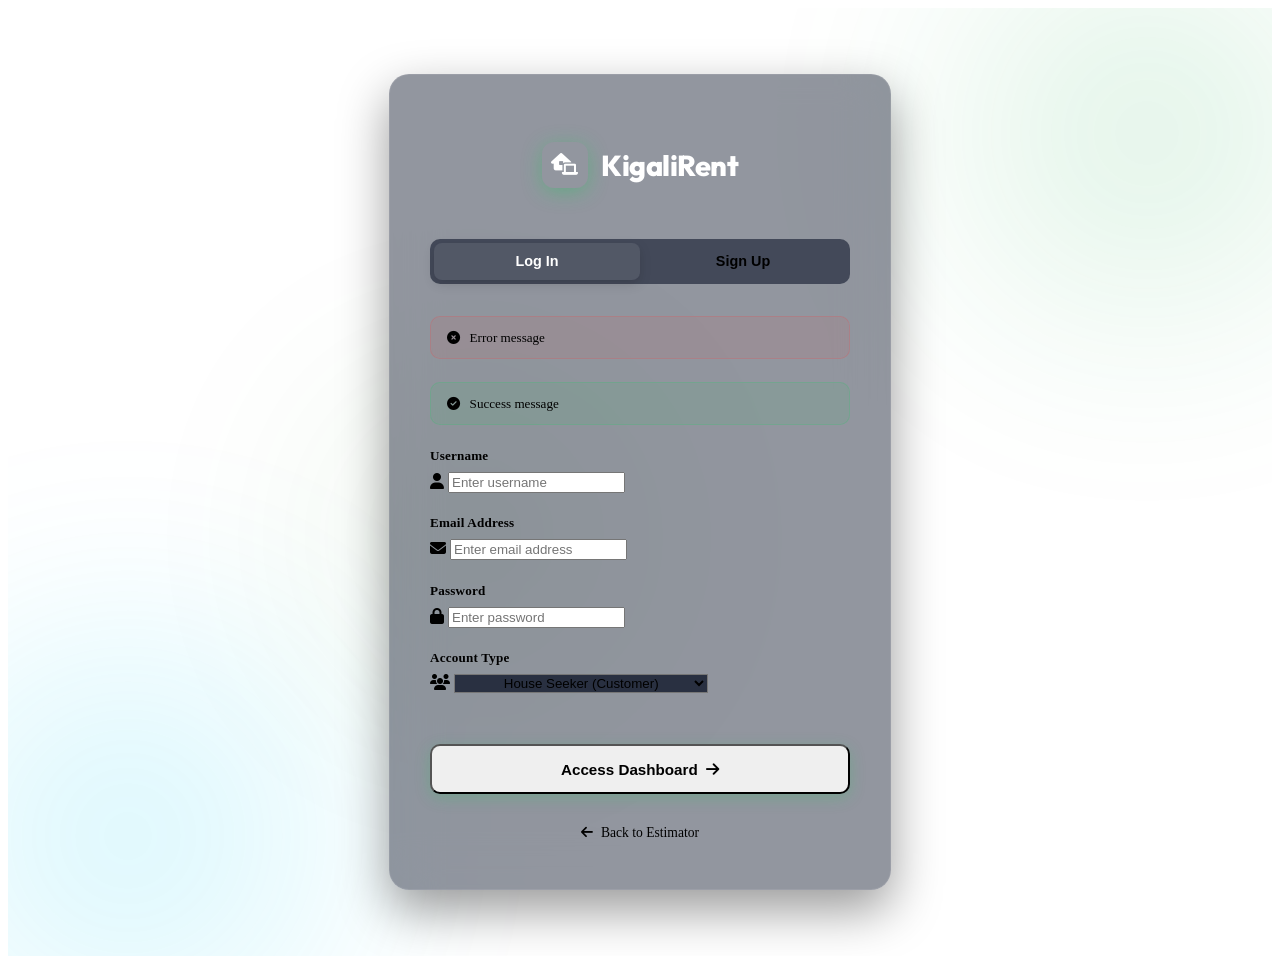
==== templates/auth.html @ dbd01f9d "Migrate database layer to SQLite and integrate role-based dashboards with design enhancements" ====
<!DOCTYPE html>
<html lang="en">
<head>
    <meta charset="UTF-8">
    <meta name="viewport" content="width=device-width, initial-scale=1.0">
    <title>KigaliRent — Access Portal</title>
    <!-- Google Fonts -->
    <link rel="preconnect" href="https://fonts.googleapis.com">
    <link rel="preconnect" href="https://fonts.gstatic.com" crossorigin>
    <link href="https://fonts.googleapis.com/css2?family=Inter:wght@300;400;500;600;700&family=Outfit:wght@400;500;600;700;800&display=swap" rel="stylesheet">
    <!-- FontAwesome for icons -->
    <link rel="stylesheet" href="https://cdnjs.cloudflare.com/ajax/libs/font-awesome/6.4.0/css/all.min.css">
    <!-- Custom CSS -->
    <link rel="stylesheet" href="{{ url_for('static', filename='css/style.css') }}">
    <style>
        .auth-container {
            display: flex;
            justify-content: center;
            align-items: center;
            min-height: 100vh;
            background-color: var(--bg-base);
            padding: 1.5rem;
            position: relative;
            overflow: hidden;
        }
        
        /* Glowing Orbs in the background */
        .glow-orb {
            position: absolute;
            border-radius: 50%;
            filter: blur(120px);
            opacity: 0.15;
            z-index: 1;
            pointer-events: none;
            animation: floatGlow 10s infinite alternate ease-in-out;
        }
        .glow-orb-1 {
            width: 350px;
            height: 350px;
            background: hsl(140, 70%, 40%);
            top: -50px;
            right: -50px;
            animation-delay: 0s;
        }
        .glow-orb-2 {
            width: 400px;
            height: 400px;
            background: hsl(190, 90%, 50%);
            bottom: -80px;
            left: -80px;
            animation-delay: 3s;
        }
        .glow-orb-3 {
            width: 300px;
            height: 300px;
            background: hsl(120, 60%, 35%);
            top: 40%;
            left: 25%;
            opacity: 0.08;
            animation-delay: 6s;
        }

        @keyframes floatGlow {
            0% { transform: translate(0, 0) scale(1); }
            50% { transform: translate(30px, -20px) scale(1.1); }
            100% { transform: translate(-20px, 30px) scale(0.9); }
        }

        .auth-card {
            max-width: 420px;
            width: 100%;
            padding: 3rem 2.5rem;
            background: rgba(15, 23, 42, 0.45);
            backdrop-filter: blur(24px);
            -webkit-backdrop-filter: blur(24px);
            border: 1px solid rgba(255, 255, 255, 0.08);
            border-radius: 20px;
            box-shadow: 0 20px 50px rgba(0, 0, 0, 0.4);
            z-index: 10;
            position: relative;
            animation: scaleIn 0.35s cubic-bezier(0.16, 1, 0.3, 1);
        }
        
        .auth-logo {
            display: flex;
            align-items: center;
            justify-content: center;
            gap: 0.85rem;
            margin-bottom: 2rem;
            font-family: 'Outfit', sans-serif;
        }
        .auth-logo .logo-container {
            width: 46px;
            height: 46px;
            background: var(--primary-gradient);
            border-radius: 12px;
            display: flex;
            align-items: center;
            justify-content: center;
            font-size: 1.35rem;
            box-shadow: 0 4px 20px rgba(34, 197, 94, 0.4);
            color: white;
        }
        .auth-logo h2 {
            font-size: 1.8rem;
            font-weight: 800;
            color: white;
            letter-spacing: -0.5px;
        }
        
        .auth-tabs {
            display: flex;
            background: rgba(15, 23, 42, 0.6);
            border: 1px solid var(--border-color);
            border-radius: 10px;
            padding: 0.25rem;
            margin-bottom: 2rem;
        }
        .auth-tab-btn {
            flex: 1;
            background: none;
            border: none;
            color: var(--text-muted);
            padding: 0.65rem 0;
            font-size: 0.9rem;
            font-weight: 600;
            cursor: pointer;
            text-align: center;
            border-radius: 8px;
            transition: all 0.3s cubic-bezier(0.16, 1, 0.3, 1);
        }
        .auth-tab-btn.active {
            color: white;
            background: rgba(255, 255, 255, 0.08);
            box-shadow: 0 4px 12px rgba(0, 0, 0, 0.15);
        }
        
        .auth-card .form-group {
            margin-bottom: 1.4rem;
        }
        .auth-card label {
            font-size: 0.82rem;
            font-weight: 600;
            color: var(--text-secondary);
            margin-bottom: 0.5rem;
            display: block;
            letter-spacing: 0.2px;
        }
        
        .auth-error {
            background-color: rgba(239, 68, 68, 0.08);
            border: 1px solid rgba(239, 68, 68, 0.2);
            color: var(--danger);
            padding: 0.8rem 1rem;
            border-radius: 10px;
            font-size: 0.82rem;
            margin-bottom: 1.4rem;
            display: flex;
            align-items: center;
            gap: 0.6rem;
            animation: shake 0.35s ease;
        }
        @keyframes shake {
            0%, 100% { transform: translateX(0); }
            25% { transform: translateX(-4px); }
            75% { transform: translateX(4px); }
        }

        .auth-success {
            background-color: rgba(34, 197, 94, 0.08);
            border: 1px solid rgba(34, 197, 94, 0.2);
            color: var(--success);
            padding: 0.8rem 1rem;
            border-radius: 10px;
            font-size: 0.82rem;
            margin-bottom: 1.4rem;
            display: flex;
            align-items: center;
            gap: 0.6rem;
        }
        
        .back-link-wrapper {
            text-align: center;
            margin-top: 1.8rem;
        }
        .back-link {
            color: var(--text-muted);
            font-size: 0.85rem;
            text-decoration: none;
            display: inline-flex;
            align-items: center;
            gap: 0.5rem;
            transition: color 0.3s ease;
        }
        .back-link:hover {
            color: var(--text-primary);
        }
        
        .submit-btn {
            border-radius: 10px;
            padding: 0.9rem 1.2rem;
            font-size: 0.95rem;
            font-weight: 700;
            box-shadow: 0 4px 15px rgba(34, 197, 94, 0.25);
            transition: all 0.3s cubic-bezier(0.16, 1, 0.3, 1);
        }
        .submit-btn:hover {
            box-shadow: 0 6px 22px rgba(34, 197, 94, 0.4);
            transform: translateY(-2px);
        }
        .submit-btn:active {
            transform: translateY(0);
        }
    </style>
</head>
<body>
    <div class="auth-container">
        <!-- Glow Orbs Background -->
        <div class="glow-orb glow-orb-1"></div>
        <div class="glow-orb glow-orb-2"></div>
        <div class="glow-orb glow-orb-3"></div>

        <div class="auth-card">
            <div class="auth-logo">
                <div class="logo-container">
                    <i class="fa-solid fa-house-laptop"></i>
                </div>
                <h2>KigaliRent</h2>
            </div>

            <!-- Tab Selectors -->
            <div class="auth-tabs">
                <button class="auth-tab-btn active" id="tab-login" onclick="toggleAuthMode('login')">Log In</button>
                <button class="auth-tab-btn" id="tab-signup" onclick="toggleAuthMode('signup')">Sign Up</button>
            </div>

            <!-- Error / Success Notices -->
            <div id="auth-error" class="auth-error hidden">
                <i class="fa-solid fa-circle-xmark"></i>
                <span id="auth-error-msg">Error message</span>
            </div>
            <div id="auth-success" class="auth-success hidden">
                <i class="fa-solid fa-circle-check"></i>
                <span id="auth-success-msg">Success message</span>
            </div>

            <!-- Authentication Form -->
            <form id="auth-form" onsubmit="handleAuthSubmit(event)">
                <!-- Username -->
                <div class="form-group">
                    <label for="username">Username</label>
                    <div class="input-with-icon">
                        <i class="fa-solid fa-user input-icon-fa"></i>
                        <input type="text" id="username" placeholder="Enter username" required>
                    </div>
                </div>

                <!-- Email (Only Signup) -->
                <div class="form-group hidden" id="group-email">
                    <label for="email">Email Address</label>
                    <div class="input-with-icon">
                        <i class="fa-solid fa-envelope input-icon-fa"></i>
                        <input type="email" id="email" placeholder="Enter email address">
                    </div>
                </div>

                <!-- Password -->
                <div class="form-group">
                    <label for="password">Password</label>
                    <div class="input-with-icon">
                        <i class="fa-solid fa-lock input-icon-fa"></i>
                        <input type="password" id="password" placeholder="Enter password" required>
                    </div>
                </div>

                <!-- Role Selector (Only Signup) -->
                <div class="form-group hidden" id="group-role">
                    <label for="role">Account Type</label>
                    <div class="input-with-icon">
                        <i class="fa-solid fa-users input-icon-fa"></i>
                        <select id="role" style="padding-left: 2.8rem; background-color: rgba(15, 23, 42, 0.8);">
                            <option value="customer">House Seeker (Customer)</option>
                            <option value="commissioner">Property Agent (Commissioner)</option>
                        </select>
                    </div>
                </div>

                <!-- Submit Button -->
                <button type="submit" class="submit-btn" id="auth-submit-btn" style="width: 100%; margin-top: 1.8rem;">
                    <span id="btn-text">Access Dashboard</span>
                    <i class="fa-solid fa-arrow-right" style="margin-left: 0.25rem;"></i>
                </button>
            </form>

            <div class="back-link-wrapper">
                <a href="/" class="back-link">
                    <i class="fa-solid fa-arrow-left"></i> Back to Estimator
                </a>
            </div>
        </div>
    </div>

    <script>
        let currentMode = 'login';

        function toggleAuthMode(mode) {
            currentMode = mode;
            
            // Clean alerts
            document.getElementById('auth-error').classList.add('hidden');
            document.getElementById('auth-success').classList.add('hidden');

            const tabLogin  = document.getElementById('tab-login');
            const tabSignup = document.getElementById('tab-signup');
            const groupEmail = document.getElementById('group-email');
            const groupRole  = document.getElementById('group-role');
            const btnText    = document.getElementById('btn-text');

            const emailInput = document.getElementById('email');

            if (mode === 'login') {
                tabLogin.classList.add('active');
                tabSignup.classList.remove('active');
                groupEmail.classList.add('hidden');
                groupRole.classList.add('hidden');
                emailInput.required = false;
                btnText.innerText = "Log In";
            } else {
                tabLogin.classList.remove('active');
                tabSignup.classList.add('active');
                groupEmail.classList.remove('hidden');
                groupRole.classList.remove('hidden');
                emailInput.required = true;
                btnText.innerText = "Create Account";
            }
        }

        async function handleAuthSubmit(e) {
            e.preventDefault();
            
            const errorDiv   = document.getElementById('auth-error');
            const successDiv = document.getElementById('auth-success');
            errorDiv.classList.add('hidden');
            successDiv.classList.add('hidden');

            const username = document.getElementById('username').value.trim();
            const password = document.getElementById('password').value;
            const email    = document.getElementById('email').value.trim();
            const role     = data => document.getElementById('role').value;

            const url = currentMode === 'login' ? '/api/login' : '/api/register';
            const payload = currentMode === 'login' 
                ? { username, password } 
                : { username, password, email, role: document.getElementById('role').value };

            try {
                const response = await fetch(url, {
                    method: 'POST',
                    headers: { 'Content-Type': 'application/json' },
                    body: JSON.stringify(payload)
                });

                const data = await response.json();

                if (!response.ok) {
                    throw new Error(data.error || "Authentication failed.");
                }

                if (currentMode === 'login') {
                    // Redirect to dashboard page
                    window.location.href = '/dashboard';
                } else {
                    // Show registration success
                    document.getElementById('auth-success-msg').innerText = data.message;
                    successDiv.classList.remove('hidden');
                    
                    // Reset form and go to login tab
                    document.getElementById('auth-form').reset();
                    toggleAuthMode('login');
                }

            } catch (err) {
                document.getElementById('auth-error-msg').innerText = err.message;
                errorDiv.classList.remove('hidden');
            }
        }
    </script>
</body>
</html>
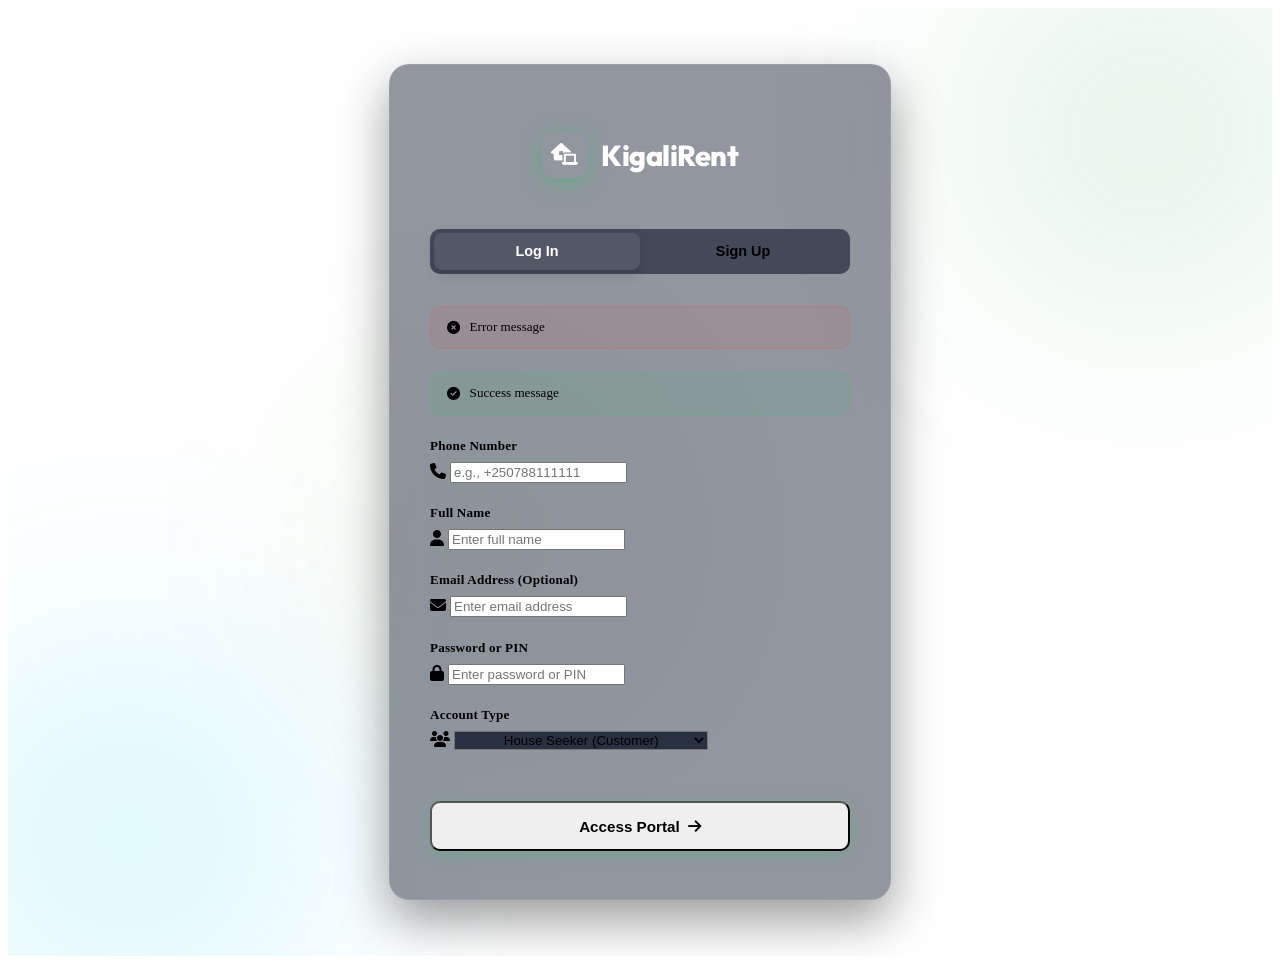
==== commit 8b3d407c: "Implement phone-number authentication portal and secure landing page redirect wall" ====
--- a/templates/auth.html
+++ b/templates/auth.html
@@ -246,30 +246,39 @@
 
             <!-- Authentication Form -->
             <form id="auth-form" onsubmit="handleAuthSubmit(event)">
-                <!-- Username -->
+                <!-- Phone Number -->
                 <div class="form-group">
-                    <label for="username">Username</label>
+                    <label for="phone">Phone Number</label>
+                    <div class="input-with-icon">
+                        <i class="fa-solid fa-phone input-icon-fa"></i>
+                        <input type="text" id="phone" placeholder="e.g., +250788111111" required>
+                    </div>
+                </div>
+
+                <!-- Full Name (Only Signup) -->
+                <div class="form-group hidden" id="group-name">
+                    <label for="name">Full Name</label>
                     <div class="input-with-icon">
                         <i class="fa-solid fa-user input-icon-fa"></i>
-                        <input type="text" id="username" placeholder="Enter username" required>
+                        <input type="text" id="name" placeholder="Enter full name">
                     </div>
                 </div>
 
                 <!-- Email (Only Signup) -->
                 <div class="form-group hidden" id="group-email">
-                    <label for="email">Email Address</label>
+                    <label for="email">Email Address (Optional)</label>
                     <div class="input-with-icon">
                         <i class="fa-solid fa-envelope input-icon-fa"></i>
                         <input type="email" id="email" placeholder="Enter email address">
                     </div>
                 </div>
 
-                <!-- Password -->
+                <!-- Password / Pin -->
                 <div class="form-group">
-                    <label for="password">Password</label>
+                    <label for="password">Password or PIN</label>
                     <div class="input-with-icon">
                         <i class="fa-solid fa-lock input-icon-fa"></i>
-                        <input type="password" id="password" placeholder="Enter password" required>
+                        <input type="password" id="password" placeholder="Enter password or PIN" required>
                     </div>
                 </div>
 
@@ -287,16 +296,10 @@
 
                 <!-- Submit Button -->
                 <button type="submit" class="submit-btn" id="auth-submit-btn" style="width: 100%; margin-top: 1.8rem;">
-                    <span id="btn-text">Access Dashboard</span>
+                    <span id="btn-text">Access Portal</span>
                     <i class="fa-solid fa-arrow-right" style="margin-left: 0.25rem;"></i>
                 </button>
             </form>
-
-            <div class="back-link-wrapper">
-                <a href="/" class="back-link">
-                    <i class="fa-solid fa-arrow-left"></i> Back to Estimator
-                </a>
-            </div>
         </div>
     </div>
 
@@ -312,25 +315,28 @@
 
             const tabLogin  = document.getElementById('tab-login');
             const tabSignup = document.getElementById('tab-signup');
+            const groupName = document.getElementById('group-name');
             const groupEmail = document.getElementById('group-email');
             const groupRole  = document.getElementById('group-role');
             const btnText    = document.getElementById('btn-text');
 
-            const emailInput = document.getElementById('email');
+            const nameInput = document.getElementById('name');
 
             if (mode === 'login') {
                 tabLogin.classList.add('active');
                 tabSignup.classList.remove('active');
+                groupName.classList.add('hidden');
                 groupEmail.classList.add('hidden');
                 groupRole.classList.add('hidden');
-                emailInput.required = false;
+                nameInput.required = false;
                 btnText.innerText = "Log In";
             } else {
                 tabLogin.classList.remove('active');
                 tabSignup.classList.add('active');
+                groupName.classList.remove('hidden');
                 groupEmail.classList.remove('hidden');
                 groupRole.classList.remove('hidden');
-                emailInput.required = true;
+                nameInput.required = true;
                 btnText.innerText = "Create Account";
             }
         }
@@ -343,15 +349,20 @@
             errorDiv.classList.add('hidden');
             successDiv.classList.add('hidden');
 
-            const username = document.getElementById('username').value.trim();
+            const phone = document.getElementById('phone').value.trim();
             const password = document.getElementById('password').value;
-            const email    = document.getElementById('email').value.trim();
-            const role     = data => document.getElementById('role').value;
 
             const url = currentMode === 'login' ? '/api/login' : '/api/register';
-            const payload = currentMode === 'login' 
-                ? { username, password } 
-                : { username, password, email, role: document.getElementById('role').value };
+            let payload = {};
+
+            if (currentMode === 'login') {
+                payload = { phone, password };
+            } else {
+                const name = document.getElementById('name').value.trim();
+                const email = document.getElementById('email').value.trim();
+                const role = document.getElementById('role').value;
+                payload = { phone, name, email, password, role };
+            }
 
             try {
                 const response = await fetch(url, {
@@ -367,8 +378,12 @@
                 }
 
                 if (currentMode === 'login') {
-                    // Redirect to dashboard page
-                    window.location.href = '/dashboard';
+                    // Redirect to estimator page if Seeker, otherwise dashboard
+                    if (data.user.role === 'customer') {
+                        window.location.href = '/';
+                    } else {
+                        window.location.href = '/dashboard';
+                    }
                 } else {
                     // Show registration success
                     document.getElementById('auth-success-msg').innerText = data.message;
